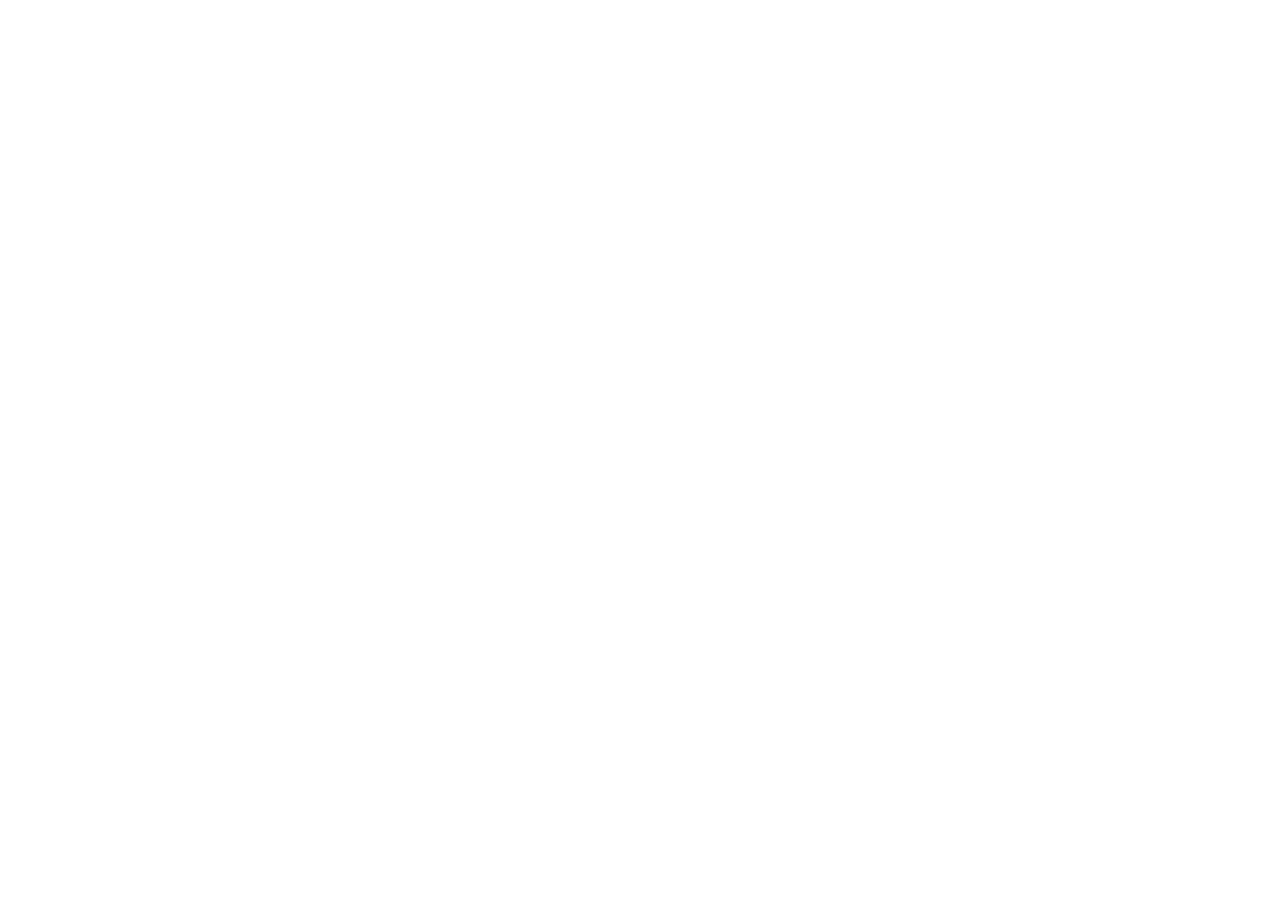
==== index.html @ 158098c3 "initial" ====
<!DOCTYPE html>
<html lang="en">
<head>
    <meta charset="UTF-8">
    <meta http-equiv="X-UA-Compatible" content="IE=edge">
    <meta name="viewport" content="width=device-width, initial-scale=1.0">
    <title>Document</title>
    <link rel="stylesheet" href="scss/style.css">
</head>
<body>
    
</body>
</html>
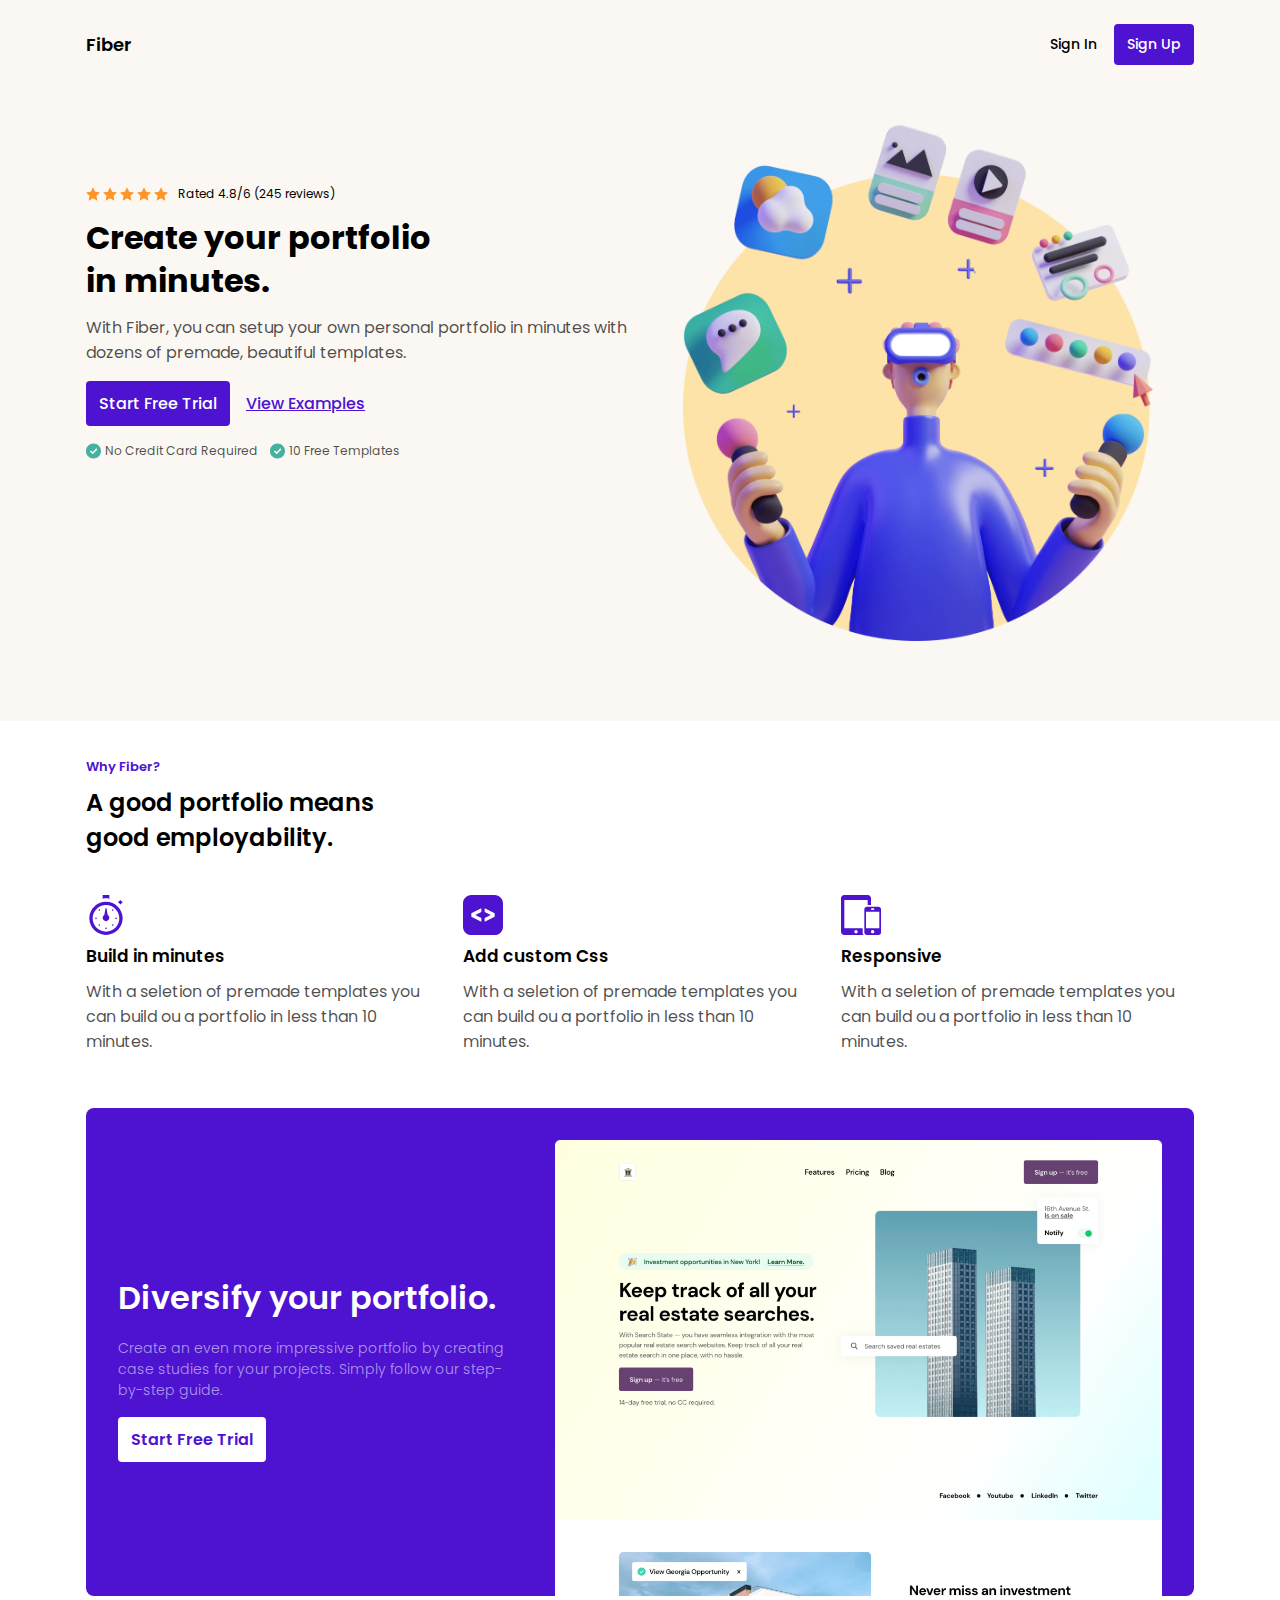
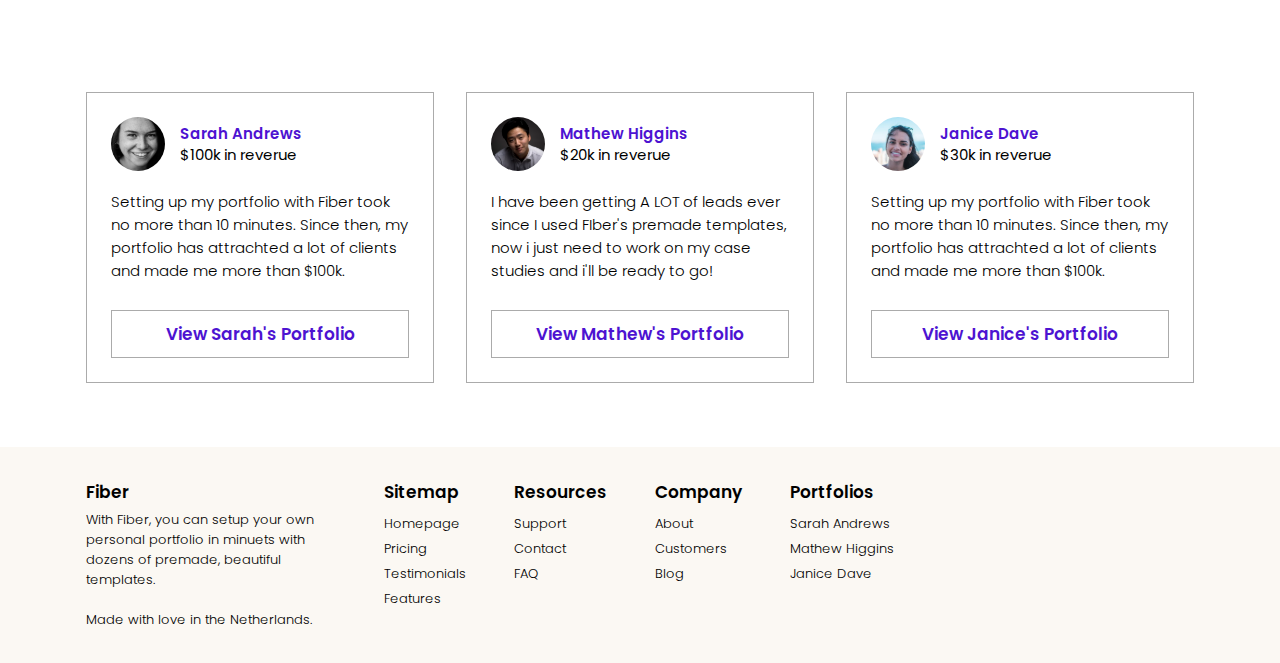
==== commit f961c520: "initial" ====
--- a/index.html
+++ b/index.html
@@ -8,6 +8,205 @@
     <link rel="stylesheet" href="scss/style.css">
 </head>
 <body>
-    
+        <!-- ------------------------------------- HEADER  -->
+    <header>
+        <div class="header__wrapper container">
+            <span>Fiber</span>
+            <menu>
+                <ul>
+                    <li><a href="">Community</a></li>
+                    <li><a href="">Pricing</a></li>
+                    <li><a href="">Features</a></li>
+                </ul>
+            </menu>
+            <div class="btn__wrapper">
+                <button class="btn">Sign In</button>
+                <button class="btn primary">Sign Up</button>
+            </div>
+        </div>
+    </header>
+    <!-- ------------------------------------- HERO  -->
+    <section class="hero container">
+        <div class="hero__left">
+            <div class="rating">
+                <div class="stars">
+                    <img src="./Assets/star.svg" alt="">
+                    <img src="./Assets/star.svg" alt="">
+                    <img src="./Assets/star.svg" alt="">
+                    <img src="./Assets/star.svg" alt="">
+                    <img src="./Assets/star.svg" alt="">
+                </div>
+                <span>Rated 4.8/6 (245 reviews)</span>
+            </div>
+            <h1>Create your portfolio in minutes.</h1>
+            <p>With Fiber, you can setup your own personal 
+                portfolio in minutes with dozens of premade, 
+                beautiful templates.
+            </p>
+            <div class="btn__wrapper">
+                <button class="btn primary">Start Free Trial</button>
+                <a href="">View Examples</a>
+            </div>
+            <div class="text">
+                <div class="text__wrapper">
+                    <img src="./Assets/Checkmark.svg" alt="">
+                    <span>No Credit Card Required</span>
+                </div>
+                <div class="text__wrapper">
+                    <img src="./Assets/Checkmark.svg" alt="">
+                    <span>10 Free Templates</span>
+                </div>
+            </div>
+        </div>
+        <div class="hero__right">
+            <img src="./Assets/hero-Illustration.png" alt="">
+        </div>
+    </section>
+     <!-- ------------------------------------- why fiber  -->
+     <section class="whyFiber">
+        <div class="whyFiber__wrapper container">
+            <span class="whyfiberTag">Why Fiber?</span>
+            <h3>A good portfolio means good employability.</h3>
+            <div class="cards">
+                <div class="card">
+                    <img src="./Assets/time.svg" alt="">
+                    <span>Build in minutes</span>
+                    <p>With a seletion of premade templates you 
+                        can build ou a portfolio in less than 10 minutes.
+                    </p>
+                </div>
+                <div class="card">
+                    <img src="./Assets/code.svg" alt="">
+                    <span>Add custom Css</span>
+                    <p>With a seletion of premade templates you 
+                        can build ou a portfolio in less than 10 minutes.
+                    </p>
+                </div>
+                <div class="card">
+                    <img src="./Assets/allSizes.svg" alt="">
+                    <span>Responsive</span>
+                    <p>With a seletion of premade templates you 
+                        can build ou a portfolio in less than 10 minutes.
+                    </p>
+                </div>
+            </div>
+            <div class="bigCard">
+                <div class="bigCard__left">
+                    <h2>Diversify your portfolio.</h2>
+                    <p>Create an even more impressive portfolio by
+                        creating case studies for your projects. Simply
+                        follow our step-by-step guide.
+                    </p>
+                    <button class="btn primary">Start Free Trial</button>
+                </div>
+                <div class="bigCard__right">
+                    <img src="./Assets/Page Image.png" alt="">
+                </div>
+            </div>
+            <div class="review">
+                    <div class="review__card">
+                        <div class="top">
+                            <img src="./Assets/User Avatar.svg" alt="">
+                            <div class="group">
+                                <span class="name">Sarah Andrews</span>
+                                <span class="revenue">$100k in reverue</span>
+                            </div> 
+                        </div>
+                        <p class="middle">
+                            Setting up my portfolio with Fiber took no
+                            more than 10 minutes. Since then, my portfolio has attrachted a lot of clients and
+                            made me more than $100k.
+                        </p>
+                        <button class="btn__secondary">
+                            View Sarah's Portfolio
+                        </button>
+                    </div>
+                   
+                    <div class="review__card">
+                        <div class="top">
+                            <img src="./Assets/User Avatar 2.svg" alt="">
+                            <div class="group">
+                                <span class="name">Mathew Higgins</span>
+                                <span class="revenue">$20k in reverue</span>
+                            </div> 
+                        </div>
+                        <p class="middle">
+                           I have been getting A LOT of 
+                           leads ever since I used FIber's 
+                           premade templates, now i just
+                           need to work on my case studies 
+                           and i'll be ready to go!
+                          
+                        </p>
+                        <button class="btn__secondary">
+                            View Mathew's Portfolio
+                        </button>
+                    </div>
+                    <div class="review__card">
+                        <div class="top">
+                            <img src="./Assets/User Avatar 32.svg" alt="">
+                            <div class="group">
+                                <span class="name">Janice Dave</span>
+                                <span class="revenue">$30k in reverue</span>
+                            </div> 
+                        </div>
+                        <p class="middle">
+                            Setting up my portfolio with Fiber took no
+                            more than 10 minutes. 
+                            Since then, my portfolio 
+                            has attrachted a lot of clients and
+                            made me more than $100k.
+                        </p>
+                        <button class="btn__secondary">
+                            View Janice's Portfolio
+                        </button>      
+                </div>                  
+            </div>
+        </div>
+     </section>
+     <footer class="container">
+         <div class="fiber">
+             <h5>Fiber</h5>
+            <p>
+                With Fiber, you can setup your own
+                personal portfolio in minuets with dozens of premade,
+                beautiful templates.
+            </p>
+            <span>Made with love in the Netherlands.</span>
+         </div>
+         <div class="sitemap">
+             <h5>Sitemap</h5>
+             <ul>
+                 <li><a href="">Homepage</a></li>
+                 <li><a href="">Pricing</a></li>
+                 <li><a href="">Testimonials</a></li>
+                 <li><a href="">Features</a></li>
+             </ul>
+         </div>
+         <div class="resources">
+             <h5>Resources</h5>
+             <ul>
+                 <li><a href="">Support</a></li>
+                 <li><a href="">Contact</a></li>
+                 <li><a href="">FAQ</a></li>
+             </ul>
+         </div>
+         <div class="company">
+             <h5>Company</h5>
+             <ul>
+                 <li><a href="">About</a></li>
+                 <li><a href="">Customers</a></li>
+                 <li><a href="">Blog</a></li>
+             </ul>
+         </div>
+         <div class="portfolios">
+             <h5>Portfolios</h5>
+             <ul>
+                 <li><a href="">Sarah Andrews</a></li>
+                 <li><a href="">Mathew Higgins</a></li>
+                 <li><a href="">Janice Dave</a></li>
+             </ul>
+         </div>
+     </footer>
 </body>
 </html>--- a/scss/style.css
+++ b/scss/style.css
@@ -0,0 +1,497 @@
+@import url("https://fonts.googleapis.com/css2?family=Poppins:wght@200;300;500;600;700&display=swap");
+html,
+body {
+  height: 100%;
+  font-family: "Poppins", sans-serif;
+  font-size: 16px;
+  background: #fbf8f3;
+}
+
+*,
+*::before,
+*::after {
+  margin: 0;
+  padding: 0;
+  -webkit-box-sizing: border-box;
+          box-sizing: border-box;
+}
+
+article,
+aside,
+details,
+figcaption,
+figure,
+footer,
+header,
+hgroup,
+menu,
+nav,
+section {
+  display: block;
+}
+
+h1,
+h2,
+h3,
+h4,
+h5,
+h6 {
+  font-size: 100%;
+  font-weight: normal;
+}
+
+a {
+  text-decoration: none;
+  color: inherit;
+  background-color: transparent;
+}
+
+ul,
+ol {
+  list-style: none;
+}
+
+button,
+input,
+select,
+textarea {
+  font: inherit;
+}
+
+button,
+[type="button"],
+[type="reset"],
+[type="submit"],
+[role="button"] {
+  cursor: pointer;
+  color: inherit;
+}
+
+img,
+video {
+  display: block;
+  max-width: 100%;
+}
+
+table {
+  border-collapse: collapse;
+  border-spacing: 0;
+}
+
+td,
+th {
+  padding: 0;
+}
+
+td:not([align]),
+th:not([align]) {
+  text-align: left;
+}
+
+@media (min-width: 576px) {
+  .container {
+    max-width: 540px;
+  }
+}
+
+@media (max-width: 768px) {
+  footer {
+    -webkit-box-orient: vertical;
+    -webkit-box-direction: normal;
+        -ms-flex-direction: column;
+            flex-direction: column;
+  }
+}
+
+@media (min-width: 768px) {
+  .container {
+    max-width: 720px;
+  }
+  footer .sitemap,
+  footer .resources,
+  footer .company,
+  footer .portfolios {
+    margin-left: 3rem;
+  }
+}
+
+@media (min-width: 992px) {
+  .whyFiber .cards {
+    -ms-grid-columns: 1fr 1fr 1fr;
+        grid-template-columns: 1fr 1fr 1fr;
+  }
+  .whyFiber .bigCard__left {
+    padding-right: 2rem;
+  }
+  .btn__wrapper a {
+    margin-left: 1rem;
+  }
+  .text .text__wrapper + .text__wrapper {
+    margin-left: 12px;
+  }
+  .review {
+    -ms-grid-columns: 1fr 1fr 1fr;
+        grid-template-columns: 1fr 1fr 1fr;
+  }
+}
+
+@media (max-width: 992px) {
+  .whyFiber .review {
+    -ms-grid-columns: 1fr;
+        grid-template-columns: 1fr;
+  }
+  .primary {
+    width: 100%;
+  }
+  .bigCard {
+    -webkit-box-orient: vertical;
+    -webkit-box-direction: normal;
+        -ms-flex-direction: column;
+            flex-direction: column;
+  }
+  .bigCard .bigCard__left .btn {
+    margin-bottom: 2rem;
+  }
+  .container {
+    max-width: 960px;
+  }
+  .hero {
+    -webkit-box-orient: vertical;
+    -webkit-box-direction: reverse;
+        -ms-flex-direction: column-reverse;
+            flex-direction: column-reverse;
+  }
+  .hero .hero__left .btn__wrapper,
+  .hero .hero__left .text {
+    -webkit-box-orient: vertical;
+    -webkit-box-direction: normal;
+        -ms-flex-direction: column;
+            flex-direction: column;
+  }
+  .hero .hero__left .btn__wrapper a {
+    margin-top: 1rem;
+  }
+}
+
+@media (min-width: 1200px) {
+  .container {
+    max-width: 1140px;
+  }
+}
+
+.container {
+  padding-right: 1rem;
+  padding-left: 1rem;
+  margin-right: auto;
+  margin-left: auto;
+}
+
+.header__wrapper,
+menu ul,
+.btn__wrapper,
+.rating,
+.stars,
+.hero,
+.text,
+.text__wrapper,
+footer {
+  display: -webkit-box;
+  display: -ms-flexbox;
+  display: flex;
+}
+
+header {
+  padding: 1.5rem 0;
+}
+
+.header__wrapper {
+  -webkit-box-align: center;
+      -ms-flex-align: center;
+          align-items: center;
+  -webkit-box-pack: justify;
+      -ms-flex-pack: justify;
+          justify-content: space-between;
+}
+
+.header__wrapper span {
+  font-size: 18px;
+  font-weight: 600;
+}
+
+.header__wrapper menu {
+  display: none;
+}
+
+.header__wrapper menu ul li + li {
+  margin-left: 1rem;
+}
+
+.header__wrapper .btn__wrapper .btn + .btn {
+  margin-left: 1rem;
+}
+
+.header__wrapper menu,
+.header__wrapper .btn {
+  font-size: 14px;
+}
+
+.hero {
+  padding-bottom: 5rem;
+}
+
+.hero .hero__left {
+  padding-top: 6rem;
+  -webkit-box-flex: 1;
+      -ms-flex: 1;
+          flex: 1;
+}
+
+.hero .hero__left .rating {
+  margin-bottom: 13px;
+  -webkit-box-align: center;
+      -ms-flex-align: center;
+          align-items: center;
+}
+
+.hero .hero__left .rating img {
+  width: 14px;
+  height: 14px;
+}
+
+.hero .hero__left .rating img + img {
+  margin-left: 3px;
+}
+
+.hero .hero__left .rating span {
+  margin-left: 10px;
+  font-size: 12px;
+}
+
+.hero .hero__left h1 {
+  font-size: 2rem;
+  font-weight: 700;
+  line-height: 43px;
+  margin-bottom: 13px;
+  max-width: 350px;
+}
+
+.hero .hero__left p {
+  color: rgba(0, 0, 0, 0.699);
+}
+
+.hero .hero__left .btn__wrapper {
+  -webkit-box-align: center;
+      -ms-flex-align: center;
+          align-items: center;
+  margin: 1rem 0;
+}
+
+.hero .hero__left .btn__wrapper a {
+  text-decoration: underline;
+  color: #4d13d1;
+  font-weight: 500;
+}
+
+.hero .hero__left .text .text__wrapper {
+  font-size: 12.2px;
+  color: rgba(0, 0, 0, 0.699);
+}
+
+.hero .hero__left .text .text__wrapper img {
+  width: 15px;
+  margin-right: 4px;
+}
+
+.hero .hero__right {
+  -webkit-box-flex: 1;
+      -ms-flex: 1;
+          flex: 1;
+}
+
+.whyFiber {
+  padding: 2rem 0;
+  background: #ffff;
+}
+
+.whyFiber .whyfiberTag {
+  font-weight: 600;
+  color: #4d13d1;
+  font-size: 13px;
+}
+
+.whyFiber h3 {
+  font-size: 24px;
+  font-weight: 600;
+  margin: 7px 0 2.5rem 0;
+  max-width: 350px;
+}
+
+.whyFiber .cards {
+  width: 100%;
+  display: -ms-grid;
+  display: grid;
+  grid-gap: 1.5rem;
+}
+
+.whyFiber .cards .card {
+  margin-bottom: 1.4rem;
+}
+
+.whyFiber .cards .card img {
+  margin-bottom: 8px;
+}
+
+.whyFiber .cards .card span {
+  font-size: 17px;
+  font-weight: 600;
+}
+
+.whyFiber .cards .card p {
+  margin-top: 10px;
+  font-weight: 14px;
+  color: rgba(0, 0, 0, 0.699);
+}
+
+.whyFiber .bigCard {
+  margin-top: 2rem;
+  display: -webkit-box;
+  display: -ms-flexbox;
+  display: flex;
+  -webkit-box-align: center;
+      -ms-flex-align: center;
+          align-items: center;
+  background: #4d13d1;
+  padding: 2rem 2rem 0 2rem;
+  border-radius: 8px;
+}
+
+.whyFiber .bigCard .bigCard__left {
+  -webkit-box-flex: 1;
+      -ms-flex: 1;
+          flex: 1;
+}
+
+.whyFiber .bigCard .bigCard__left h2 {
+  color: #fff;
+  font-weight: 600;
+  font-size: 2rem;
+}
+
+.whyFiber .bigCard .bigCard__left p {
+  color: rgba(255, 255, 255, 0.568);
+  margin: 1rem 0;
+  font-size: 14px;
+  font-weight: 300;
+}
+
+.whyFiber .bigCard .bigCard__left .btn {
+  background: #fff;
+  font-weight: 600;
+  color: #4d13d1;
+}
+
+.whyFiber .bigCard .bigCard__right {
+  -webkit-box-flex: 1.5;
+      -ms-flex: 1.5;
+          flex: 1.5;
+}
+
+.whyFiber .bigCard .bigCard__right img {
+  min-height: 300px;
+}
+
+.whyFiber .review {
+  padding: 2rem 0;
+  margin-top: 4rem;
+  display: -ms-grid;
+  display: grid;
+  grid-gap: 2rem;
+}
+
+.whyFiber .review .review__card {
+  padding: 1.5rem;
+  border: 1px solid rgba(0, 0, 0, 0.329);
+}
+
+.whyFiber .review .review__card .top {
+  display: -webkit-box;
+  display: -ms-flexbox;
+  display: flex;
+  -webkit-box-align: center;
+      -ms-flex-align: center;
+          align-items: center;
+}
+
+.whyFiber .review .review__card .top .group {
+  margin-left: 15px;
+  display: -webkit-box;
+  display: -ms-flexbox;
+  display: flex;
+  -webkit-box-orient: vertical;
+  -webkit-box-direction: normal;
+      -ms-flex-direction: column;
+          flex-direction: column;
+  font-size: 15px;
+}
+
+.whyFiber .review .review__card .top .group .name {
+  color: #4d13d1;
+  font-weight: 600;
+  margin-bottom: -2px;
+}
+
+.whyFiber .review .review__card p {
+  min-height: 120px;
+  font-size: 15px;
+  font-weight: 300;
+  margin: 1.2rem 0 0 0;
+}
+
+.whyFiber .review .review__card .btn__secondary {
+  border: 1px solid rgba(0, 0, 0, 0.329);
+  padding: 10px;
+  width: 100%;
+  font-weight: 600;
+  color: #4d13d1;
+  font-size: 17px;
+}
+
+footer {
+  padding: 2rem 0;
+}
+
+footer h5 {
+  font-size: 17px;
+  font-weight: 600;
+  margin-bottom: 5px;
+}
+
+footer a,
+footer p,
+footer span {
+  font-size: 13px;
+  font-weight: 300;
+}
+
+footer .fiber {
+  max-width: 250px;
+}
+
+footer .fiber p {
+  margin-bottom: 1rem;
+}
+
+button {
+  background-color: transparent;
+  border: 0;
+  font-weight: 500;
+  min-width: 50px;
+}
+
+.primary {
+  background: #4d13d1;
+  color: #fff;
+  padding: 10px 13px;
+  border-radius: 4px;
+}
+/*# sourceMappingURL=style.css.map */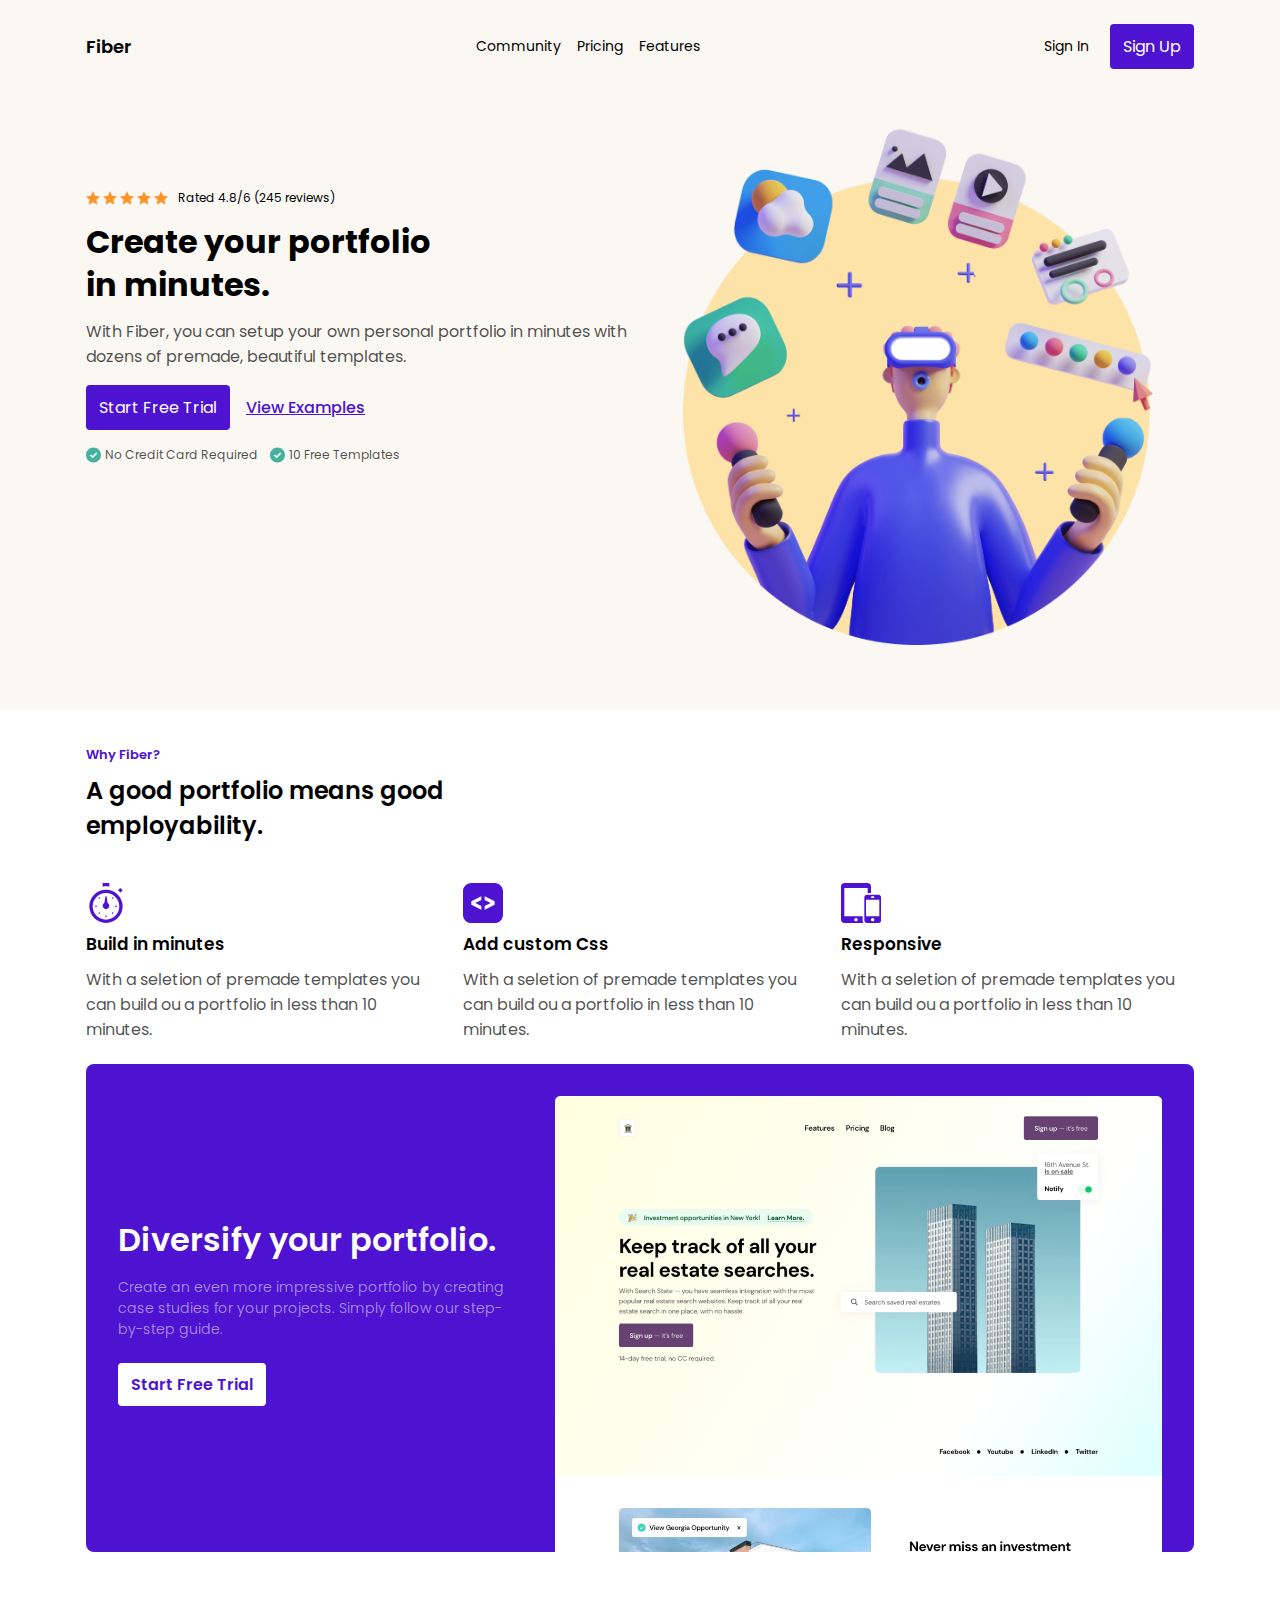
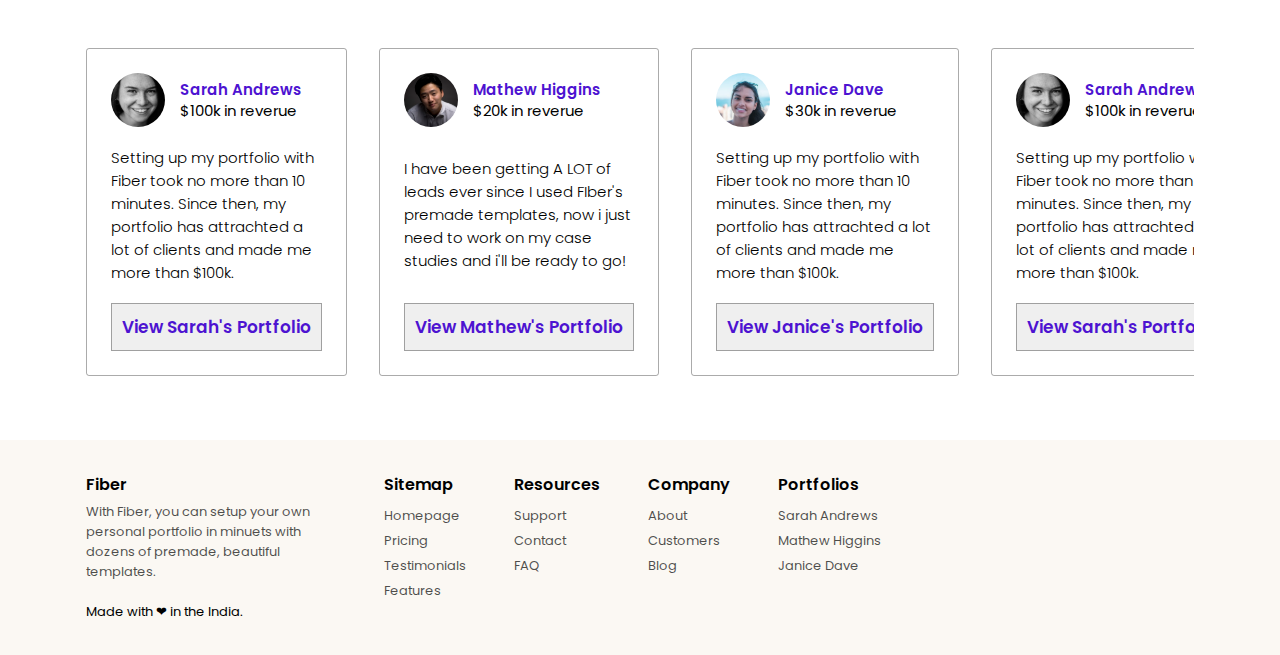
==== commit cb837710: "small changes" ====
--- a/index.html
+++ b/index.html
@@ -4,7 +4,7 @@
     <meta charset="UTF-8">
     <meta http-equiv="X-UA-Compatible" content="IE=edge">
     <meta name="viewport" content="width=device-width, initial-scale=1.0">
-    <title>Document</title>
+    <title>Fiber</title>
     <link rel="stylesheet" href="scss/style.css">
 </head>
 <body>
@@ -20,8 +20,8 @@
                 </ul>
             </menu>
             <div class="btn__wrapper">
-                <button class="btn">Sign In</button>
-                <button class="btn primary">Sign Up</button>
+                <a class="btn1">Sign In</a>
+                <a class="primary">Sign Up</a>
             </div>
         </div>
     </header>
@@ -44,8 +44,8 @@
                 beautiful templates.
             </p>
             <div class="btn__wrapper">
-                <button class="btn primary">Start Free Trial</button>
-                <a href="">View Examples</a>
+                <a class="heroBtn primary">Start Free Trial</a>
+                <a class="textLink" href="">View Examples</a>
             </div>
             <div class="text">
                 <div class="text__wrapper">
@@ -67,6 +67,7 @@
         <div class="whyFiber__wrapper container">
             <span class="whyfiberTag">Why Fiber?</span>
             <h3>A good portfolio means good employability.</h3>
+             <!-- ------------------------------------- CARDS  -->
             <div class="cards">
                 <div class="card">
                     <img src="./Assets/time.svg" alt="">
@@ -90,6 +91,7 @@
                     </p>
                 </div>
             </div>
+             <!-- ------------------------------------- BIG CARD  -->
             <div class="bigCard">
                 <div class="bigCard__left">
                     <h2>Diversify your portfolio.</h2>
@@ -97,12 +99,13 @@
                         creating case studies for your projects. Simply
                         follow our step-by-step guide.
                     </p>
-                    <button class="btn primary">Start Free Trial</button>
+                    <a class="btn3 primary">Start Free Trial</a>
                 </div>
                 <div class="bigCard__right">
                     <img src="./Assets/Page Image.png" alt="">
                 </div>
             </div>
+             <!-- ------------------------------------- REVIEW  -->
             <div class="review">
                     <div class="review__card">
                         <div class="top">
@@ -120,8 +123,7 @@
                         <button class="btn__secondary">
                             View Sarah's Portfolio
                         </button>
-                    </div>
-                   
+                    </div>             
                     <div class="review__card">
                         <div class="top">
                             <img src="./Assets/User Avatar 2.svg" alt="">
@@ -136,7 +138,6 @@
                            premade templates, now i just
                            need to work on my case studies 
                            and i'll be ready to go!
-                          
                         </p>
                         <button class="btn__secondary">
                             View Mathew's Portfolio
@@ -160,10 +161,28 @@
                         <button class="btn__secondary">
                             View Janice's Portfolio
                         </button>      
-                </div>                  
+                </div> 
+                <div class="review__card">
+                    <div class="top">
+                        <img src="./Assets/User Avatar.svg" alt="">
+                        <div class="group">
+                            <span class="name">Sarah Andrews</span>
+                            <span class="revenue">$100k in reverue</span>
+                        </div> 
+                    </div>
+                    <p class="middle">
+                        Setting up my portfolio with Fiber took no
+                        more than 10 minutes. Since then, my portfolio has attrachted a lot of clients and
+                        made me more than $100k.
+                    </p>
+                    <button class="btn__secondary">
+                        View Sarah's Portfolio
+                    </button>
+                </div>             
             </div>
         </div>
      </section>
+      <!-- ------------------------------------- FOOTER  -->
      <footer class="container">
          <div class="fiber">
              <h5>Fiber</h5>
@@ -172,7 +191,7 @@
                 personal portfolio in minuets with dozens of premade,
                 beautiful templates.
             </p>
-            <span>Made with love in the Netherlands.</span>
+            <span>Made with &#10084; in the India.</span>
          </div>
          <div class="sitemap">
              <h5>Sitemap</h5>
--- a/scss/style.css
+++ b/scss/style.css
@@ -1,10 +1,18 @@
-@import url("https://fonts.googleapis.com/css2?family=Poppins:wght@200;300;500;600;700&display=swap");
+@import url("https://fonts.googleapis.com/css2?family=Poppins:wght@200;300;400;500;600;700&display=swap");
+:root {
+  --bg: #fbf8f3;
+  --ligh-bg: #fff;
+  --theme: #4d13d1;
+  --light-dark-text: rgba(0, 0, 0, 0.699);
+  --dark-border: rgba(0, 0, 0, 0.329);
+}
+
 html,
 body {
   height: 100%;
   font-family: "Poppins", sans-serif;
   font-size: 16px;
-  background: #fbf8f3;
+  background: var(--bg);
 }
 
 *,
@@ -95,12 +103,21 @@
 }
 
 @media (max-width: 768px) {
+  menu {
+    display: none;
+  }
   footer {
     -webkit-box-orient: vertical;
     -webkit-box-direction: normal;
         -ms-flex-direction: column;
             flex-direction: column;
   }
+  footer .sitemap,
+  footer .resources,
+  footer .company,
+  footer .portfolios {
+    margin-top: 1rem;
+  }
 }
 
 @media (min-width: 768px) {
@@ -116,6 +133,9 @@
 }
 
 @media (min-width: 992px) {
+  .hero .heroBtn {
+    margin-right: 1rem;
+  }
   .whyFiber .cards {
     -ms-grid-columns: 1fr 1fr 1fr;
         grid-template-columns: 1fr 1fr 1fr;
@@ -123,22 +143,24 @@
   .whyFiber .bigCard__left {
     padding-right: 2rem;
   }
-  .btn__wrapper a {
-    margin-left: 1rem;
-  }
   .text .text__wrapper + .text__wrapper {
     margin-left: 12px;
   }
   .review {
-    -ms-grid-columns: 1fr 1fr 1fr;
-        grid-template-columns: 1fr 1fr 1fr;
+    -webkit-box-orient: horizontal;
+    -webkit-box-direction: normal;
+        -ms-flex-direction: row;
+            flex-direction: row;
   }
 }
 
 @media (max-width: 992px) {
   .whyFiber .review {
-    -ms-grid-columns: 1fr;
-        grid-template-columns: 1fr;
+    max-width: 100%;
+    -webkit-box-orient: vertical;
+    -webkit-box-direction: normal;
+        -ms-flex-direction: column;
+            flex-direction: column;
   }
   .primary {
     width: 100%;
@@ -148,9 +170,6 @@
     -webkit-box-direction: normal;
         -ms-flex-direction: column;
             flex-direction: column;
-  }
-  .bigCard .bigCard__left .btn {
-    margin-bottom: 2rem;
   }
   .container {
     max-width: 960px;
@@ -194,7 +213,8 @@
 .hero,
 .text,
 .text__wrapper,
-footer {
+footer,
+.bigCard {
   display: -webkit-box;
   display: -ms-flexbox;
   display: flex;
@@ -204,7 +224,7 @@
   padding: 1.5rem 0;
 }
 
-.header__wrapper {
+header .header__wrapper {
   -webkit-box-align: center;
       -ms-flex-align: center;
           align-items: center;
@@ -213,30 +233,35 @@
           justify-content: space-between;
 }
 
-.header__wrapper span {
+header .header__wrapper span {
   font-size: 18px;
   font-weight: 600;
 }
 
-.header__wrapper menu {
-  display: none;
-}
-
-.header__wrapper menu ul li + li {
+header .header__wrapper menu ul li + li {
   margin-left: 1rem;
 }
 
-.header__wrapper .btn__wrapper .btn + .btn {
-  margin-left: 1rem;
-}
-
-.header__wrapper menu,
-.header__wrapper .btn {
+header .header__wrapper .btn__wrapper {
+  -webkit-box-align: center;
+      -ms-flex-align: center;
+          align-items: center;
+}
+
+header .header__wrapper .btn__wrapper .btn1 {
+  margin-right: 1rem;
+  cursor: pointer;
+  min-width: 50px;
+}
+
+header .header__wrapper menu,
+header .header__wrapper .btn,
+header .header__wrapper .btn1 {
   font-size: 14px;
 }
 
 .hero {
-  padding-bottom: 5rem;
+  padding-bottom: 4rem;
 }
 
 .hero .hero__left {
@@ -276,7 +301,7 @@
 }
 
 .hero .hero__left p {
-  color: rgba(0, 0, 0, 0.699);
+  color: var(--light-dark-text);
 }
 
 .hero .hero__left .btn__wrapper {
@@ -286,15 +311,16 @@
   margin: 1rem 0;
 }
 
-.hero .hero__left .btn__wrapper a {
+.hero .hero__left .btn__wrapper .textLink {
   text-decoration: underline;
-  color: #4d13d1;
+  color: var(--theme);
   font-weight: 500;
 }
 
 .hero .hero__left .text .text__wrapper {
   font-size: 12.2px;
-  color: rgba(0, 0, 0, 0.699);
+  color: var(--light-dark-text);
+  margin-bottom: 10px;
 }
 
 .hero .hero__left .text .text__wrapper img {
@@ -310,20 +336,21 @@
 
 .whyFiber {
   padding: 2rem 0;
-  background: #ffff;
+  background: var(--ligh-bg);
 }
 
 .whyFiber .whyfiberTag {
   font-weight: 600;
-  color: #4d13d1;
+  color: var(--theme);
   font-size: 13px;
 }
 
 .whyFiber h3 {
   font-size: 24px;
   font-weight: 600;
+  line-height: 35px;
   margin: 7px 0 2.5rem 0;
-  max-width: 350px;
+  max-width: 360px;
 }
 
 .whyFiber .cards {
@@ -348,46 +375,44 @@
 
 .whyFiber .cards .card p {
   margin-top: 10px;
-  font-weight: 14px;
-  color: rgba(0, 0, 0, 0.699);
+  font-weight: 400;
+  color: var(--light-dark-text);
 }
 
 .whyFiber .bigCard {
-  margin-top: 2rem;
-  display: -webkit-box;
-  display: -ms-flexbox;
-  display: flex;
   -webkit-box-align: center;
       -ms-flex-align: center;
           align-items: center;
-  background: #4d13d1;
+  background: var(--theme);
   padding: 2rem 2rem 0 2rem;
   border-radius: 8px;
 }
 
 .whyFiber .bigCard .bigCard__left {
+  margin-bottom: 2rem;
   -webkit-box-flex: 1;
       -ms-flex: 1;
           flex: 1;
 }
 
 .whyFiber .bigCard .bigCard__left h2 {
-  color: #fff;
+  color: var(--ligh-bg);
   font-weight: 600;
   font-size: 2rem;
+  line-height: 43px;
 }
 
 .whyFiber .bigCard .bigCard__left p {
   color: rgba(255, 255, 255, 0.568);
-  margin: 1rem 0;
+  margin: 1rem 0 2rem 0;
   font-size: 14px;
   font-weight: 300;
 }
 
-.whyFiber .bigCard .bigCard__left .btn {
-  background: #fff;
-  font-weight: 600;
-  color: #4d13d1;
+.whyFiber .bigCard .bigCard__left .btn3 {
+  background: var(--ligh-bg);
+  font-weight: 600;
+  color: var(--theme);
 }
 
 .whyFiber .bigCard .bigCard__right {
@@ -403,14 +428,28 @@
 .whyFiber .review {
   padding: 2rem 0;
   margin-top: 4rem;
-  display: -ms-grid;
-  display: grid;
-  grid-gap: 2rem;
+  display: -webkit-box;
+  display: -ms-flexbox;
+  display: flex;
+  gap: 2rem;
+  overflow: auto;
+  white-space: nowrap;
 }
 
 .whyFiber .review .review__card {
+  border-radius: 3px;
   padding: 1.5rem;
-  border: 1px solid rgba(0, 0, 0, 0.329);
+  border: 1px solid var(--dark-border);
+  display: -webkit-box;
+  display: -ms-flexbox;
+  display: flex;
+  -webkit-box-orient: vertical;
+  -webkit-box-direction: normal;
+      -ms-flex-direction: column;
+          flex-direction: column;
+  -webkit-box-pack: justify;
+      -ms-flex-pack: justify;
+          justify-content: space-between;
 }
 
 .whyFiber .review .review__card .top {
@@ -435,24 +474,24 @@
 }
 
 .whyFiber .review .review__card .top .group .name {
-  color: #4d13d1;
+  color: var(--theme);
   font-weight: 600;
   margin-bottom: -2px;
 }
 
 .whyFiber .review .review__card p {
-  min-height: 120px;
+  white-space: normal;
   font-size: 15px;
   font-weight: 300;
-  margin: 1.2rem 0 0 0;
+  margin: 1.2rem 0;
 }
 
 .whyFiber .review .review__card .btn__secondary {
-  border: 1px solid rgba(0, 0, 0, 0.329);
+  border: 1px solid var(--dark-border);
   padding: 10px;
   width: 100%;
   font-weight: 600;
-  color: #4d13d1;
+  color: var(--theme);
   font-size: 17px;
 }
 
@@ -461,7 +500,7 @@
 }
 
 footer h5 {
-  font-size: 17px;
+  font-size: 16px;
   font-weight: 600;
   margin-bottom: 5px;
 }
@@ -470,7 +509,7 @@
 footer p,
 footer span {
   font-size: 13px;
-  font-weight: 300;
+  font-weight: 400;
 }
 
 footer .fiber {
@@ -479,19 +518,31 @@
 
 footer .fiber p {
   margin-bottom: 1rem;
-}
-
-button {
-  background-color: transparent;
-  border: 0;
-  font-weight: 500;
-  min-width: 50px;
+  color: var(--light-dark-text);
+}
+
+footer a {
+  color: var(--light-dark-text);
+  -webkit-transition: 0.2s ease-out;
+  transition: 0.2s ease-out;
+}
+
+footer a:hover {
+  color: #000;
 }
 
 .primary {
-  background: #4d13d1;
-  color: #fff;
+  background: var(--theme);
+  color: var(--ligh-bg);
   padding: 10px 13px;
   border-radius: 4px;
+  -webkit-transition: 0.2s ease-out;
+  transition: 0.2s ease-out;
+  text-align: center;
+  cursor: pointer;
+}
+
+.primary:hover {
+  background: #390e9e;
 }
 /*# sourceMappingURL=style.css.map */